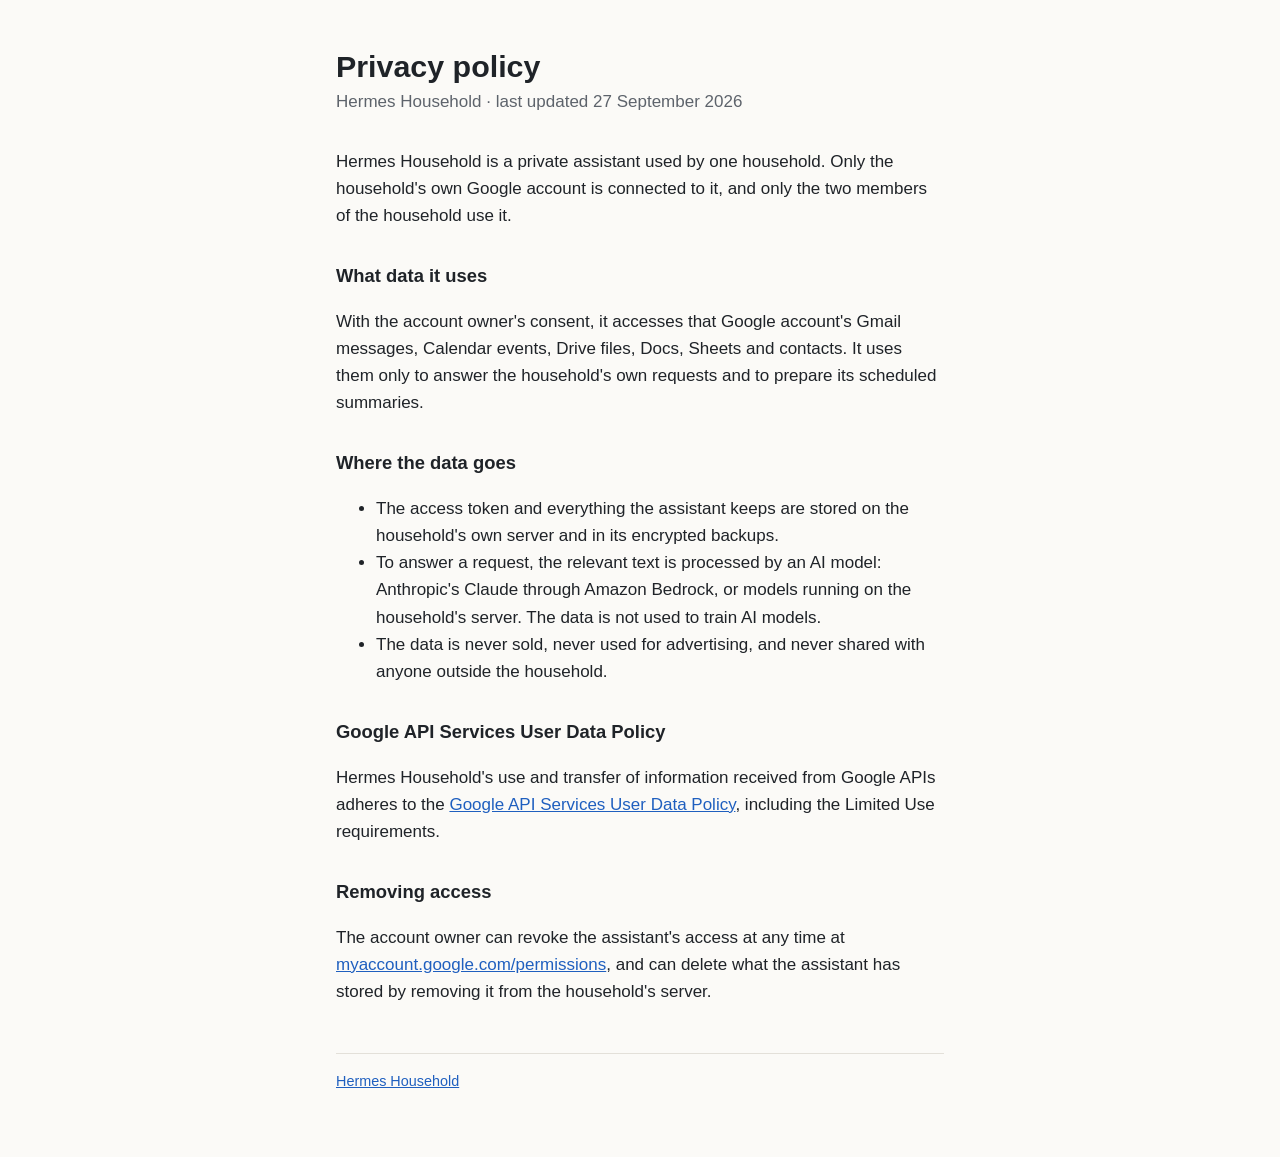
==== privacy.html @ ac9f37cc "Add the Hermes Household home page and privacy policy" ====
<!doctype html>
<html lang="en">
<head>
  <meta charset="utf-8">
  <meta name="viewport" content="width=device-width, initial-scale=1">
  <title>Privacy Policy</title>
  <meta name="description" content="How Hermes Household handles data from its Google account.">
  <link rel="stylesheet" href="style.css">
</head>
<body>
<main>
  <h1>Privacy policy</h1>
  <p class="lede">Hermes Household · last updated 27 September 2026</p>

  <p>Hermes Household is a private assistant used by one household. Only the household's own Google
  account is connected to it, and only the two members of the household use it.</p>

  <h2>What data it uses</h2>
  <p>With the account owner's consent, it accesses that Google account's Gmail messages, Calendar
  events, Drive files, Docs, Sheets and contacts. It uses them only to answer the household's own
  requests and to prepare its scheduled summaries.</p>

  <h2>Where the data goes</h2>
  <ul>
    <li>The access token and everything the assistant keeps are stored on the household's own server
    and in its encrypted backups.</li>
    <li>To answer a request, the relevant text is processed by an AI model: Anthropic's Claude through
    Amazon Bedrock, or models running on the household's server. The data is not used to train
    AI models.</li>
    <li>The data is never sold, never used for advertising, and never shared with anyone outside the
    household.</li>
  </ul>

  <h2>Google API Services User Data Policy</h2>
  <p>Hermes Household's use and transfer of information received from Google APIs adheres to the
  <a href="https://developers.google.com/terms/api-services-user-data-policy">Google API Services User
  Data Policy</a>, including the Limited Use requirements.</p>

  <h2>Removing access</h2>
  <p>The account owner can revoke the assistant's access at any time at
  <a href="https://myaccount.google.com/permissions">myaccount.google.com/permissions</a>, and can
  delete what the assistant has stored by removing it from the household's server.</p>

  <footer>
    <a href="./">Hermes Household</a>
  </footer>
</main>
</body>
</html>
---- style.css ----
:root {
  --bg: #fbfaf7;
  --text: #1f2328;
  --muted: #5d636b;
  --rule: #e3e0d9;
  --link: #1f5fbf;
}
@media (prefers-color-scheme: dark) {
  :root {
    --bg: #16181b;
    --text: #e6e6e3;
    --muted: #a3a8ae;
    --rule: #2c3035;
    --link: #7fb0ff;
  }
}
* { box-sizing: border-box; }
body {
  margin: 0;
  background: var(--bg);
  color: var(--text);
  font: 17px/1.6 -apple-system, BlinkMacSystemFont, "Segoe UI", Roboto, "Helvetica Neue", Arial, sans-serif;
}
main { max-width: 40rem; margin: 0 auto; padding: 3rem 1rem 4rem; }
h1 { font-size: 1.9rem; line-height: 1.2; margin: 0 0 .25rem; }
h2 { font-size: 1.15rem; margin: 2rem 0 .5rem; }
.lede { color: var(--muted); margin: 0 0 2rem; }
a { color: var(--link); }
footer { margin-top: 3rem; padding-top: 1rem; border-top: 1px solid var(--rule); color: var(--muted); font-size: .9rem; }
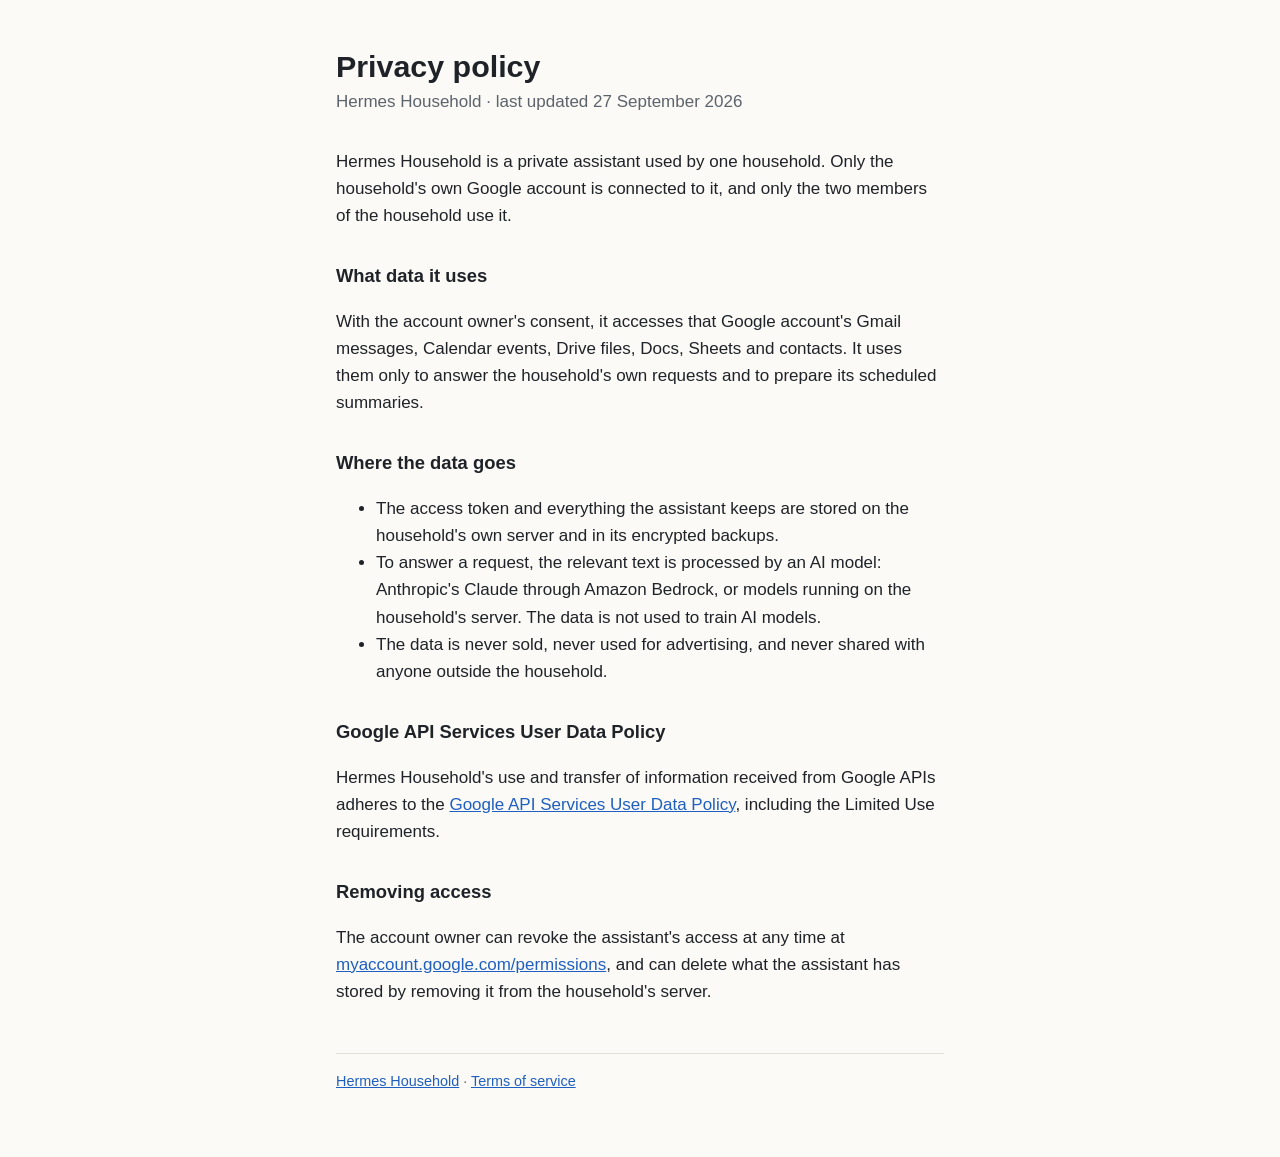
==== commit a2e1a36a: "Add a terms of service page Google asks for a public terms of service link before the OAuth app can " ====
--- a/privacy.html
+++ b/privacy.html
@@ -42,7 +42,7 @@
   delete what the assistant has stored by removing it from the household's server.</p>
 
   <footer>
-    <a href="./">Hermes Household</a>
+    <a href="./">Hermes Household</a> · <a href="terms.html">Terms of service</a>
   </footer>
 </main>
 </body>
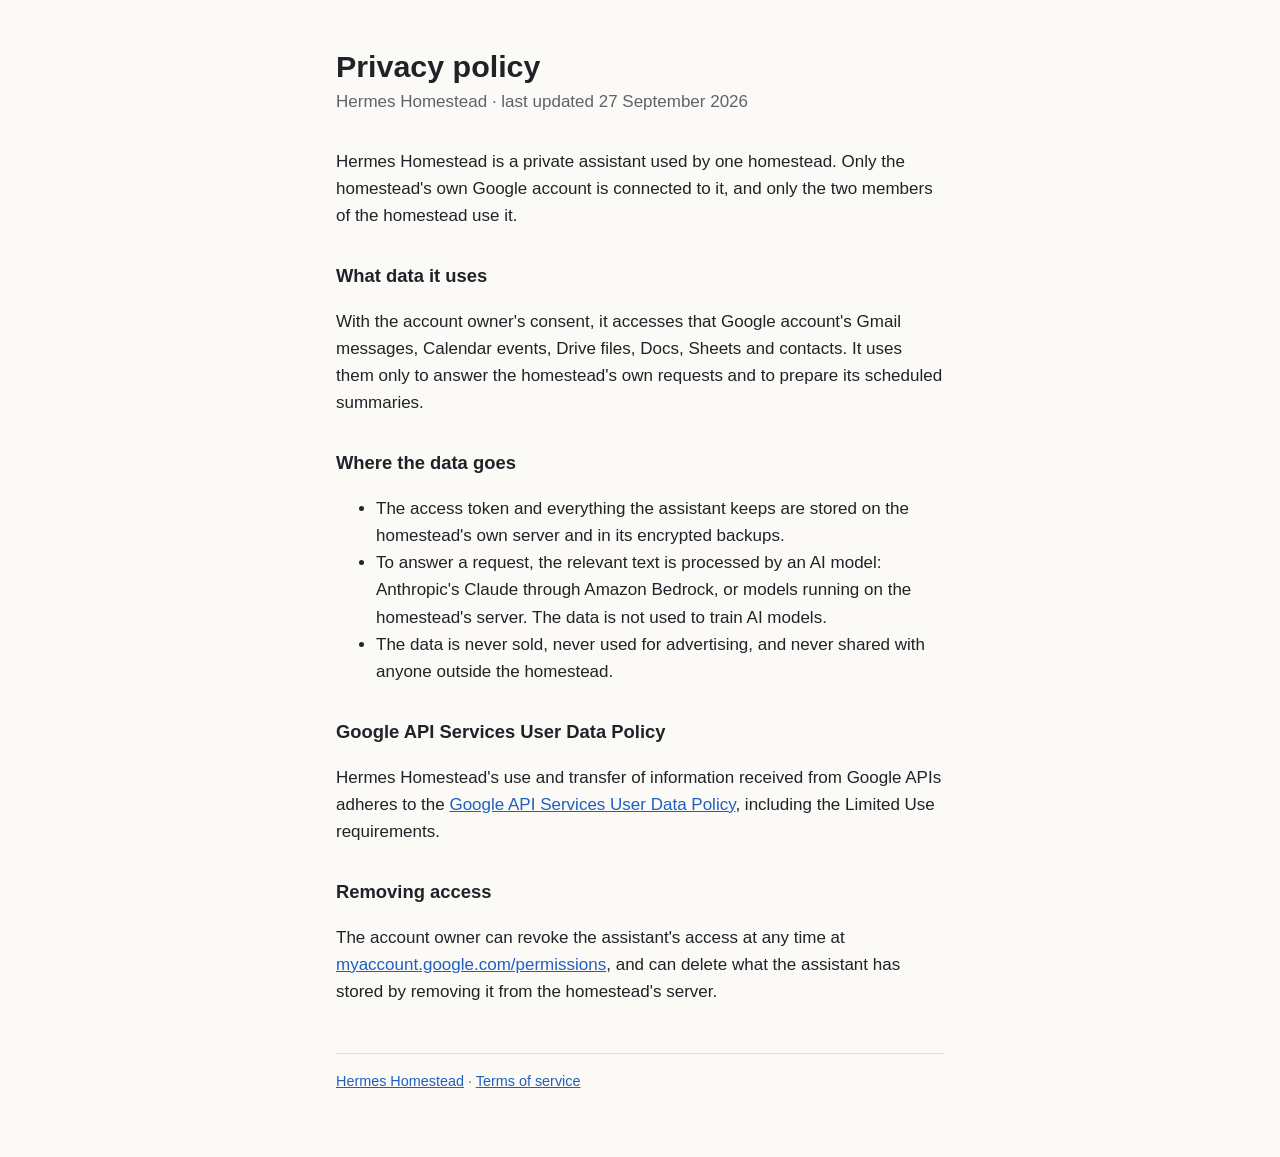
==== commit 171b1379: "Call the assistant Hermes Homestead, for one homestead Co-Authored-By: Claude Opus 5.5 (1M context) " ====
--- a/privacy.html
+++ b/privacy.html
@@ -4,45 +4,45 @@
   <meta charset="utf-8">
   <meta name="viewport" content="width=device-width, initial-scale=1">
   <title>Privacy Policy</title>
-  <meta name="description" content="How Hermes Household handles data from its Google account.">
+  <meta name="description" content="How Hermes Homestead handles data from its Google account.">
   <link rel="stylesheet" href="style.css">
 </head>
 <body>
 <main>
   <h1>Privacy policy</h1>
-  <p class="lede">Hermes Household · last updated 27 September 2026</p>
+  <p class="lede">Hermes Homestead · last updated 27 September 2026</p>
 
-  <p>Hermes Household is a private assistant used by one household. Only the household's own Google
-  account is connected to it, and only the two members of the household use it.</p>
+  <p>Hermes Homestead is a private assistant used by one homestead. Only the homestead's own Google
+  account is connected to it, and only the two members of the homestead use it.</p>
 
   <h2>What data it uses</h2>
   <p>With the account owner's consent, it accesses that Google account's Gmail messages, Calendar
-  events, Drive files, Docs, Sheets and contacts. It uses them only to answer the household's own
+  events, Drive files, Docs, Sheets and contacts. It uses them only to answer the homestead's own
   requests and to prepare its scheduled summaries.</p>
 
   <h2>Where the data goes</h2>
   <ul>
-    <li>The access token and everything the assistant keeps are stored on the household's own server
+    <li>The access token and everything the assistant keeps are stored on the homestead's own server
     and in its encrypted backups.</li>
     <li>To answer a request, the relevant text is processed by an AI model: Anthropic's Claude through
-    Amazon Bedrock, or models running on the household's server. The data is not used to train
+    Amazon Bedrock, or models running on the homestead's server. The data is not used to train
     AI models.</li>
     <li>The data is never sold, never used for advertising, and never shared with anyone outside the
-    household.</li>
+    homestead.</li>
   </ul>
 
   <h2>Google API Services User Data Policy</h2>
-  <p>Hermes Household's use and transfer of information received from Google APIs adheres to the
+  <p>Hermes Homestead's use and transfer of information received from Google APIs adheres to the
   <a href="https://developers.google.com/terms/api-services-user-data-policy">Google API Services User
   Data Policy</a>, including the Limited Use requirements.</p>
 
   <h2>Removing access</h2>
   <p>The account owner can revoke the assistant's access at any time at
   <a href="https://myaccount.google.com/permissions">myaccount.google.com/permissions</a>, and can
-  delete what the assistant has stored by removing it from the household's server.</p>
+  delete what the assistant has stored by removing it from the homestead's server.</p>
 
   <footer>
-    <a href="./">Hermes Household</a> · <a href="terms.html">Terms of service</a>
+    <a href="./">Hermes Homestead</a> · <a href="terms.html">Terms of service</a>
   </footer>
 </main>
 </body>
